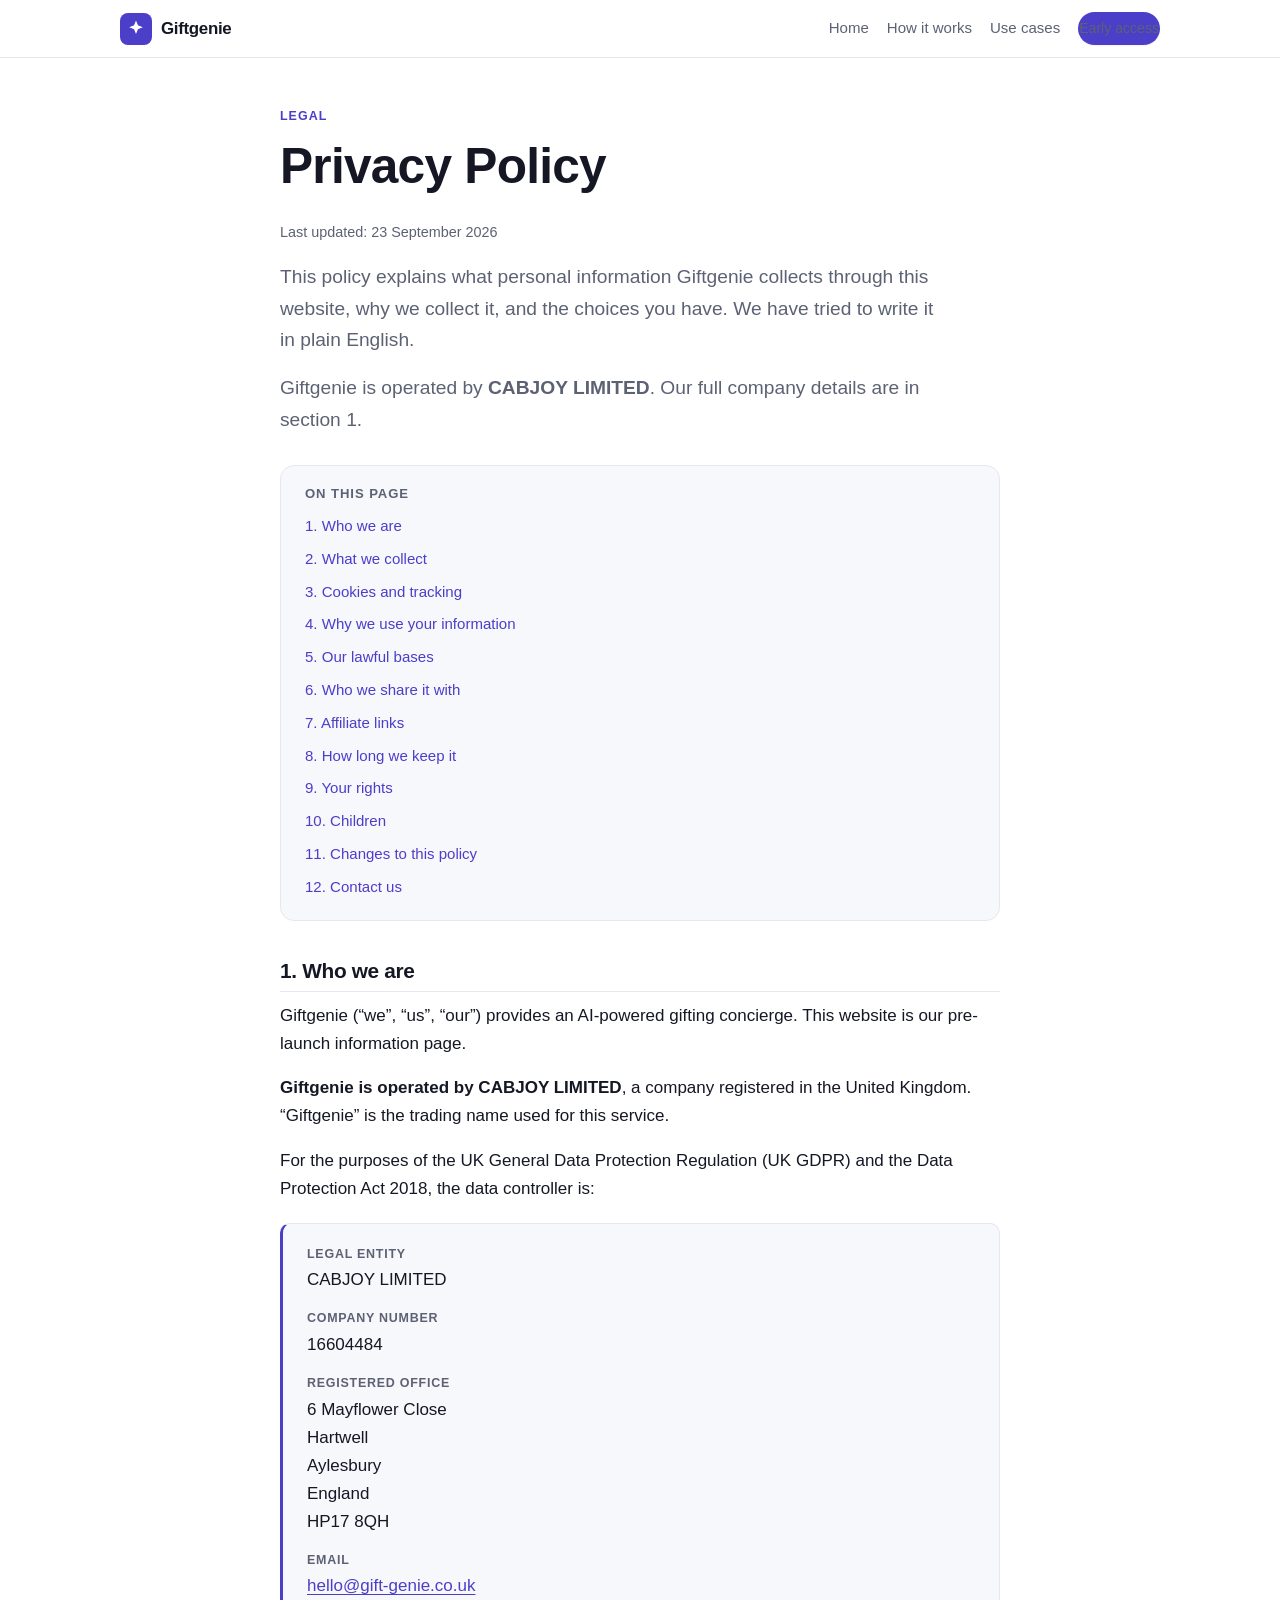
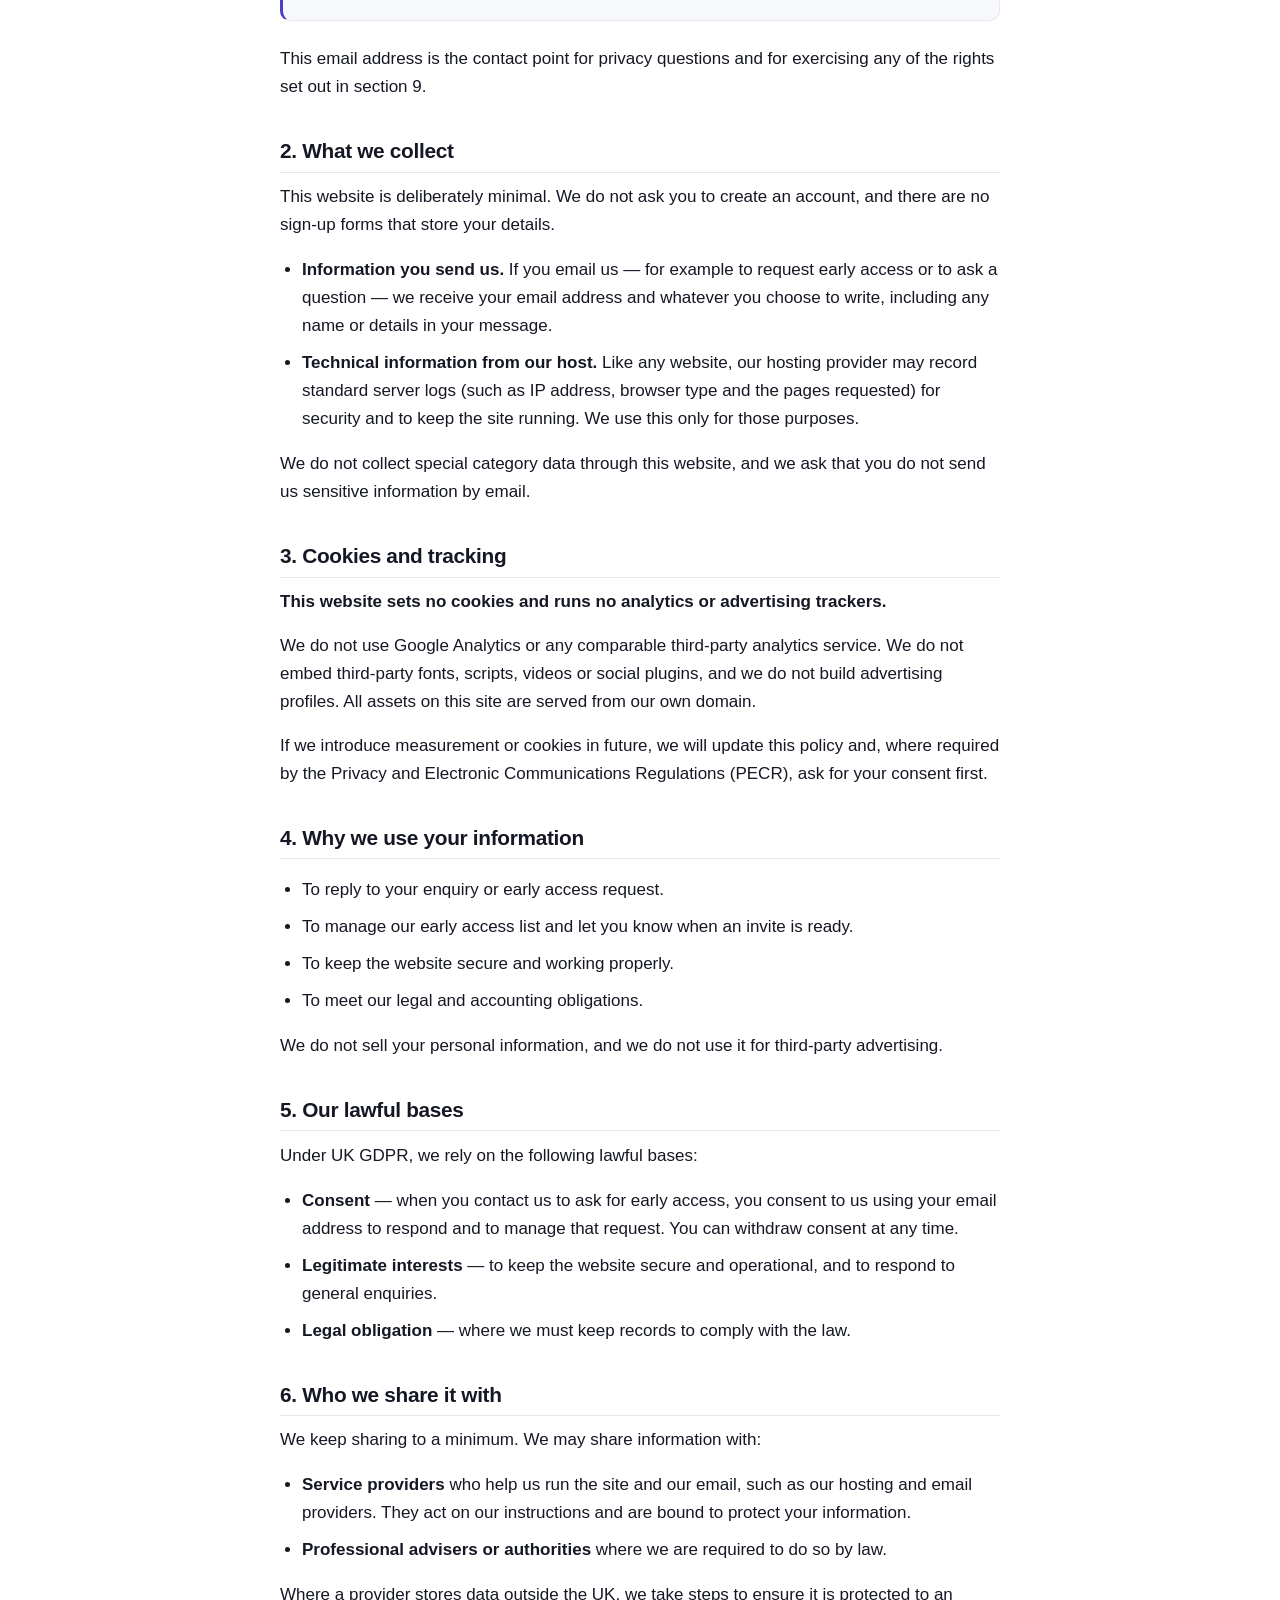
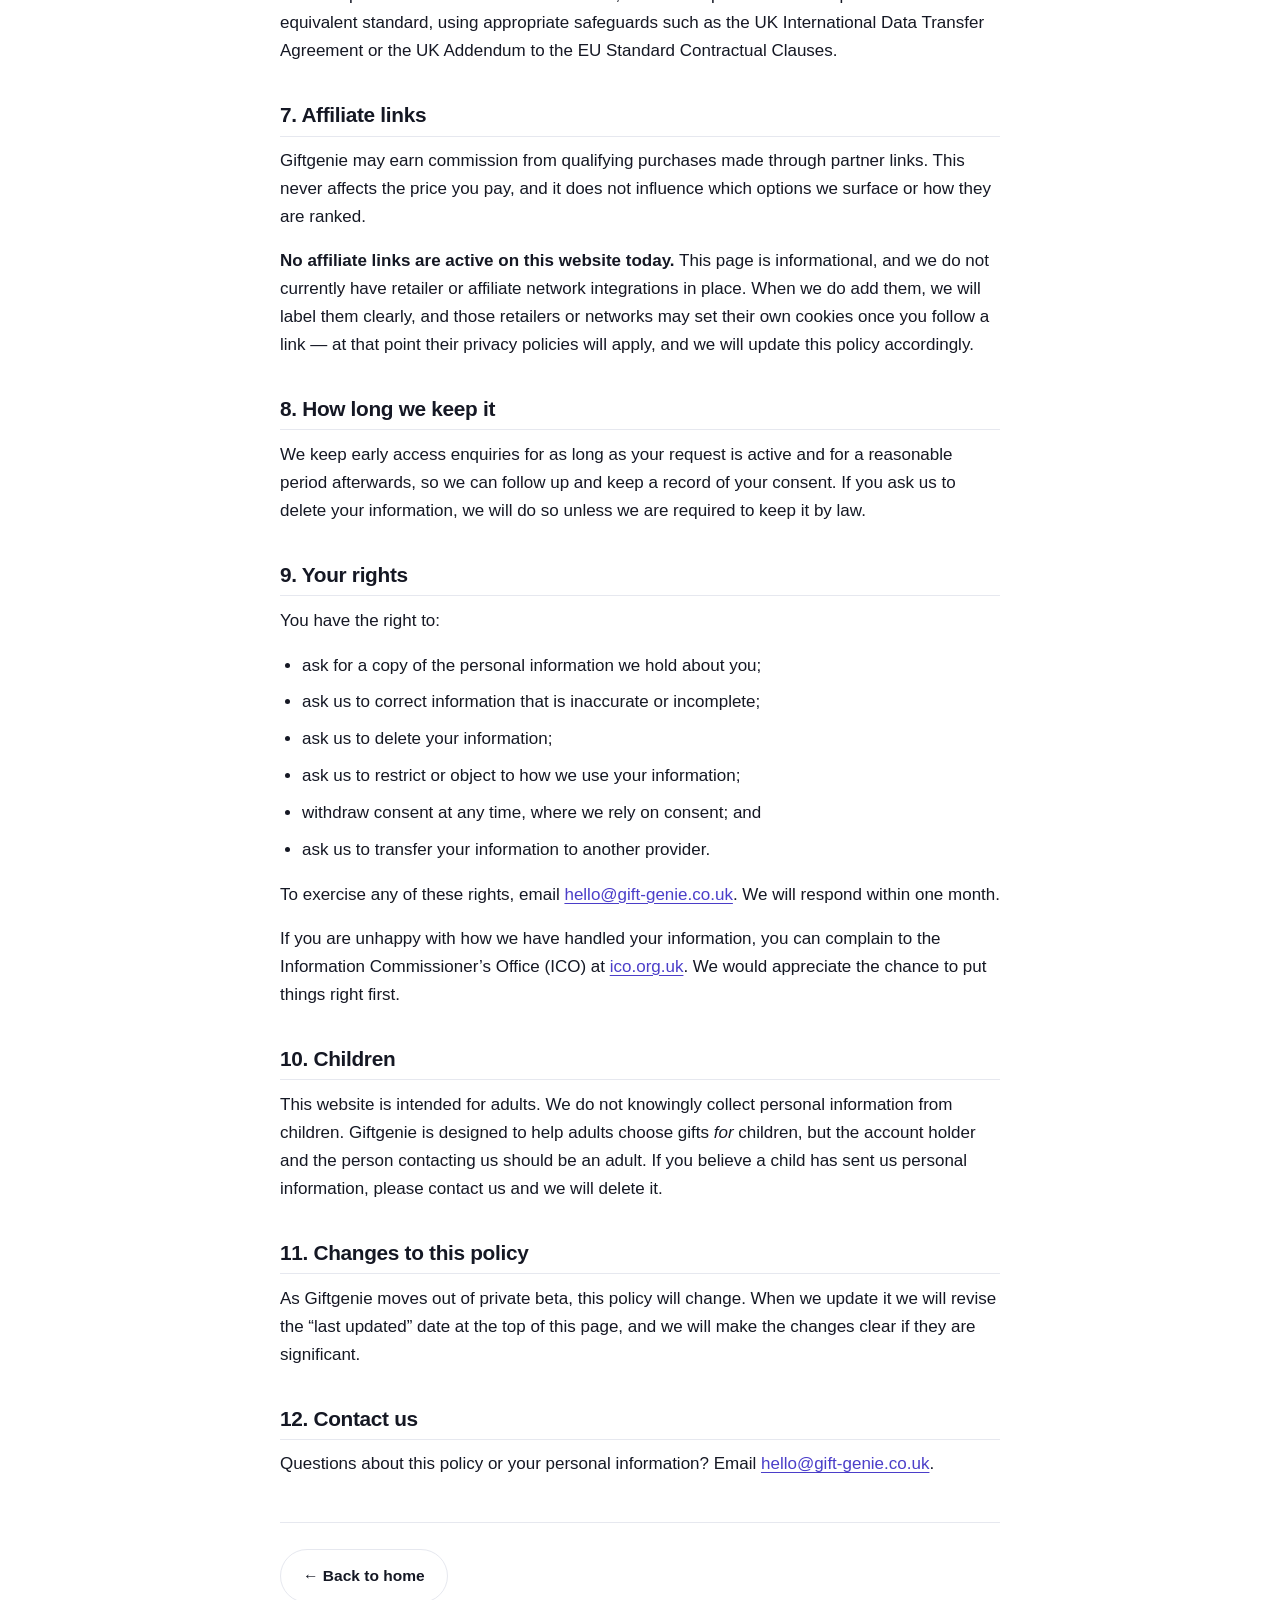
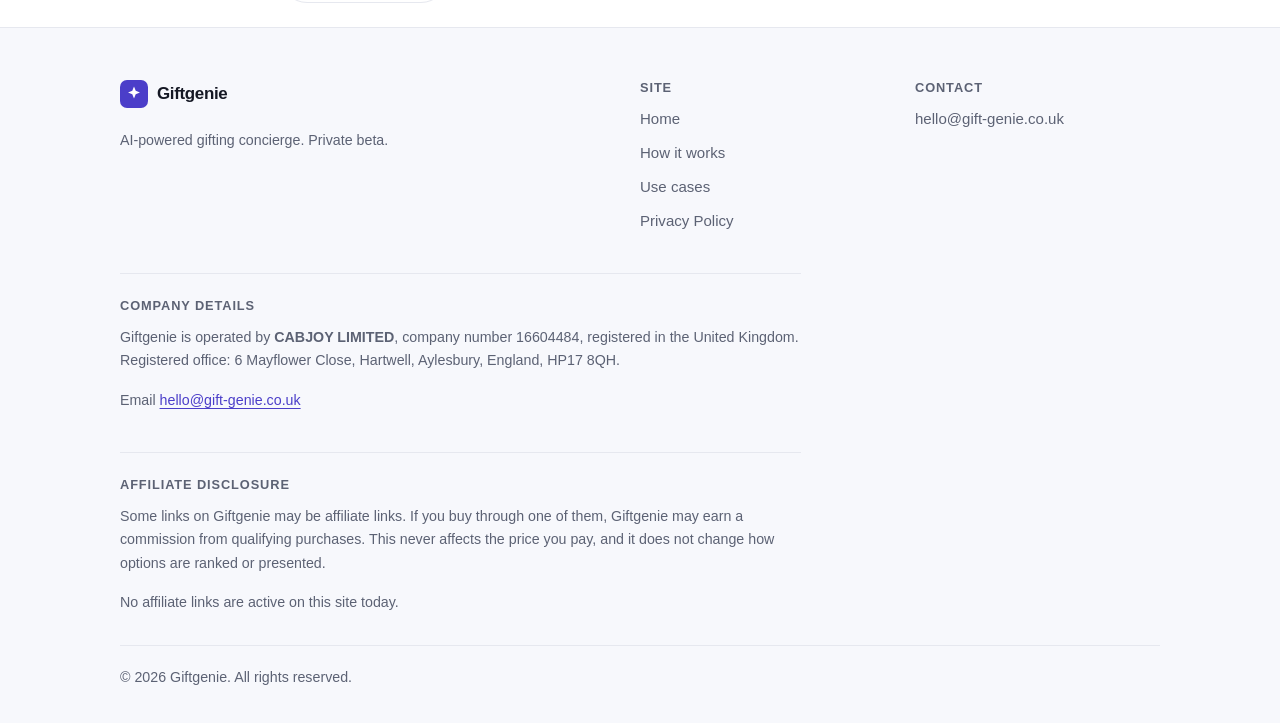
==== privacy.html @ 9bb3c3c4 "Initial commit: Giftgenie pre-launch site Static landing page and privacy policy for gift-genie.co.u" ====
<!doctype html>
<html lang="en-GB">
  <head>
    <meta charset="utf-8" />
    <meta name="viewport" content="width=device-width, initial-scale=1" />

    <title>Privacy Policy — Giftgenie</title>
    <meta
      name="description"
      content="How Giftgenie handles personal information, including cookies, analytics and affiliate links."
    />
    <link rel="canonical" href="https://gift-genie.co.uk/privacy.html" />
    <meta name="robots" content="index, follow" />
    <meta name="theme-color" content="#4b3ec9" />

    <link
      rel="icon"
      href="data:image/svg+xml,%3Csvg xmlns='http://www.w3.org/2000/svg' viewBox='0 0 32 32'%3E%3Crect width='32' height='32' rx='8' fill='%234b3ec9'/%3E%3Cpath d='M16 7.5l1.95 4.85L22.8 14.3l-4.85 1.95L16 21.1l-1.95-4.85L9.2 14.3l4.85-1.95z' fill='white'/%3E%3C/svg%3E"
    />
    <link rel="stylesheet" href="styles.css" />
  </head>

  <body>
    <a class="skip-link" href="#main">Skip to main content</a>

    <header class="site-header">
      <div class="container nav">
        <a class="brand" href="index.html" aria-label="Giftgenie home">
          <span class="brand-mark" aria-hidden="true">
            <svg viewBox="0 0 32 32" width="32" height="32" focusable="false">
              <rect width="32" height="32" rx="8" fill="var(--brand)" />
              <path
                d="M16 7.5l1.95 4.85L22.8 14.3l-4.85 1.95L16 21.1l-1.95-4.85L9.2 14.3l4.85-1.95z"
                fill="#fff"
              />
            </svg>
          </span>
          <span class="brand-name">Giftgenie</span>
        </a>

        <nav class="nav-links" aria-label="Main">
          <a href="index.html">Home</a>
          <a href="index.html#how-it-works">How it works</a>
          <a href="index.html#use-cases">Use cases</a>
          <a class="btn btn-small btn-primary" href="index.html#early-access"
            >Early access</a
          >
        </nav>
      </div>
    </header>

    <main id="main" class="legal">
      <div class="container narrow">
        <p class="eyebrow">Legal</p>
        <h1>Privacy Policy</h1>
        <p class="legal-meta">Last updated: 23 September 2026</p>

        <p class="lede">
          This policy explains what personal information Giftgenie collects
          through this website, why we collect it, and the choices you have. We
          have tried to write it in plain English.
        </p>

        <p class="lede">
          Giftgenie is operated by <strong>CABJOY LIMITED</strong>. Our
          full company details are in section 1.
        </p>

        <nav class="toc" aria-label="On this page">
          <h2>On this page</h2>
          <ul>
            <li><a href="#who-we-are">1. Who we are</a></li>
            <li><a href="#what-we-collect">2. What we collect</a></li>
            <li><a href="#cookies">3. Cookies and tracking</a></li>
            <li><a href="#why">4. Why we use your information</a></li>
            <li><a href="#lawful-basis">5. Our lawful bases</a></li>
            <li><a href="#sharing">6. Who we share it with</a></li>
            <li><a href="#affiliates">7. Affiliate links</a></li>
            <li><a href="#retention">8. How long we keep it</a></li>
            <li><a href="#rights">9. Your rights</a></li>
            <li><a href="#children">10. Children</a></li>
            <li><a href="#changes">11. Changes to this policy</a></li>
            <li><a href="#contact">12. Contact us</a></li>
          </ul>
        </nav>

        <section class="legal-section">
          <h2 id="who-we-are">1. Who we are</h2>
          <p>
            Giftgenie (&ldquo;we&rdquo;, &ldquo;us&rdquo;, &ldquo;our&rdquo;)
            provides an AI-powered gifting concierge. This website is our
            pre-launch information page.
          </p>
          <p>
            <strong>Giftgenie is operated by CABJOY LIMITED</strong>, a company
            registered in the United Kingdom. &ldquo;Giftgenie&rdquo; is the
            trading name used for this service.
          </p>
          <p>
            For the purposes of the UK General Data Protection Regulation (UK
            GDPR) and the Data Protection Act 2018, the data controller is:
          </p>

          <dl class="entity">
            <dt>Legal entity</dt>
            <dd>CABJOY LIMITED</dd>

            <dt>Company number</dt>
            <dd>16604484</dd>

            <dt>Registered office</dt>
            <dd>
              6 Mayflower Close<br />
              Hartwell<br />
              Aylesbury<br />
              England<br />
              HP17 8QH
            </dd>

            <dt>Email</dt>
            <dd>
              <a href="mailto:hello@gift-genie.co.uk">hello@gift-genie.co.uk</a>
            </dd>
          </dl>

          <p>
            This email address is the contact point for privacy questions and for
            exercising any of the rights set out in section 9.
          </p>
        </section>

        <section class="legal-section">
          <h2 id="what-we-collect">2. What we collect</h2>
          <p>
            This website is deliberately minimal. We do not ask you to create an
            account, and there are no sign-up forms that store your details.
          </p>
          <ul>
            <li>
              <strong>Information you send us.</strong> If you email us &mdash;
              for example to request early access or to ask a question &mdash; we
              receive your email address and whatever you choose to write,
              including any name or details in your message.
            </li>
            <li>
              <strong>Technical information from our host.</strong> Like any
              website, our hosting provider may record standard server logs (such
              as IP address, browser type and the pages requested) for security
              and to keep the site running. We use this only for those purposes.
            </li>
          </ul>
          <p>
            We do not collect special category data through this website, and we
            ask that you do not send us sensitive information by email.
          </p>
        </section>

        <section class="legal-section">
          <h2 id="cookies">3. Cookies and tracking</h2>
          <p>
            <strong
              >This website sets no cookies and runs no analytics or advertising
              trackers.</strong
            >
          </p>
          <p>
            We do not use Google Analytics or any comparable third-party
            analytics service. We do not embed third-party fonts, scripts, videos
            or social plugins, and we do not build advertising profiles. All
            assets on this site are served from our own domain.
          </p>
          <p>
            If we introduce measurement or cookies in future, we will update this
            policy and, where required by the Privacy and Electronic
            Communications Regulations (PECR), ask for your consent first.
          </p>
        </section>

        <section class="legal-section">
          <h2 id="why">4. Why we use your information</h2>
          <ul>
            <li>To reply to your enquiry or early access request.</li>
            <li>
              To manage our early access list and let you know when an invite is
              ready.
            </li>
            <li>To keep the website secure and working properly.</li>
            <li>To meet our legal and accounting obligations.</li>
          </ul>
          <p>
            We do not sell your personal information, and we do not use it for
            third-party advertising.
          </p>
        </section>

        <section class="legal-section">
          <h2 id="lawful-basis">5. Our lawful bases</h2>
          <p>Under UK GDPR, we rely on the following lawful bases:</p>
          <ul>
            <li>
              <strong>Consent</strong> &mdash; when you contact us to ask for
              early access, you consent to us using your email address to respond
              and to manage that request. You can withdraw consent at any time.
            </li>
            <li>
              <strong>Legitimate interests</strong> &mdash; to keep the website
              secure and operational, and to respond to general enquiries.
            </li>
            <li>
              <strong>Legal obligation</strong> &mdash; where we must keep
              records to comply with the law.
            </li>
          </ul>
        </section>

        <section class="legal-section">
          <h2 id="sharing">6. Who we share it with</h2>
          <p>
            We keep sharing to a minimum. We may share information with:
          </p>
          <ul>
            <li>
              <strong>Service providers</strong> who help us run the site and our
              email, such as our hosting and email providers. They act on our
              instructions and are bound to protect your information.
            </li>
            <li>
              <strong>Professional advisers or authorities</strong> where we are
              required to do so by law.
            </li>
          </ul>
          <p>
            Where a provider stores data outside the UK, we take steps to ensure
            it is protected to an equivalent standard, using appropriate
            safeguards such as the UK International Data Transfer Agreement or
            the UK Addendum to the EU Standard Contractual Clauses.
          </p>
        </section>

        <section class="legal-section">
          <h2 id="affiliates">7. Affiliate links</h2>
          <p>
            Giftgenie may earn commission from qualifying purchases made through
            partner links. This never affects the price you pay, and it does not
            influence which options we surface or how they are ranked.
          </p>
          <p>
            <strong>No affiliate links are active on this website today.</strong>
            This page is informational, and we do not currently have retailer or
            affiliate network integrations in place. When we do add them, we will
            label them clearly, and those retailers or networks may set their own
            cookies once you follow a link &mdash; at that point their privacy
            policies will apply, and we will update this policy accordingly.
          </p>
        </section>

        <section class="legal-section">
          <h2 id="retention">8. How long we keep it</h2>
          <p>
            We keep early access enquiries for as long as your request is active
            and for a reasonable period afterwards, so we can follow up and keep
            a record of your consent. If you ask us to delete your information,
            we will do so unless we are required to keep it by law.
          </p>
        </section>

        <section class="legal-section">
          <h2 id="rights">9. Your rights</h2>
          <p>You have the right to:</p>
          <ul>
            <li>ask for a copy of the personal information we hold about you;</li>
            <li>ask us to correct information that is inaccurate or incomplete;</li>
            <li>ask us to delete your information;</li>
            <li>ask us to restrict or object to how we use your information;</li>
            <li>withdraw consent at any time, where we rely on consent; and</li>
            <li>ask us to transfer your information to another provider.</li>
          </ul>
          <p>
            To exercise any of these rights, email
            <a href="mailto:hello@gift-genie.co.uk">hello@gift-genie.co.uk</a>.
            We will respond within one month.
          </p>
          <p>
            If you are unhappy with how we have handled your information, you can
            complain to the Information Commissioner&rsquo;s Office (ICO) at
            <a href="https://ico.org.uk/" rel="noopener noreferrer"
              >ico.org.uk</a
            >. We would appreciate the chance to put things right first.
          </p>
        </section>

        <section class="legal-section">
          <h2 id="children">10. Children</h2>
          <p>
            This website is intended for adults. We do not knowingly collect
            personal information from children. Giftgenie is designed to help
            adults choose gifts <em>for</em> children, but the account holder and
            the person contacting us should be an adult. If you believe a child
            has sent us personal information, please contact us and we will
            delete it.
          </p>
        </section>

        <section class="legal-section">
          <h2 id="changes">11. Changes to this policy</h2>
          <p>
            As Giftgenie moves out of private beta, this policy will change. When
            we update it we will revise the &ldquo;last updated&rdquo; date at
            the top of this page, and we will make the changes clear if they are
            significant.
          </p>
        </section>

        <section class="legal-section">
          <h2 id="contact">12. Contact us</h2>
          <p>
            Questions about this policy or your personal information? Email
            <a href="mailto:hello@gift-genie.co.uk">hello@gift-genie.co.uk</a>.
          </p>
        </section>

        <p class="legal-back">
          <a class="btn btn-ghost" href="index.html">&larr; Back to home</a>
        </p>
      </div>
    </main>

    <footer class="site-footer">
      <div class="container">
        <div class="footer-grid">
          <div>
            <a class="brand" href="index.html" aria-label="Giftgenie home">
              <span class="brand-mark" aria-hidden="true">
                <svg viewBox="0 0 32 32" width="28" height="28" focusable="false">
                  <rect width="32" height="32" rx="8" fill="var(--brand)" />
                  <path
                    d="M16 7.5l1.95 4.85L22.8 14.3l-4.85 1.95L16 21.1l-1.95-4.85L9.2 14.3l4.85-1.95z"
                    fill="#fff"
                  />
                </svg>
              </span>
              <span class="brand-name">Giftgenie</span>
            </a>
            <p class="small muted footer-blurb">
              AI-powered gifting concierge. Private beta.
            </p>
          </div>

          <nav aria-label="Footer">
            <h2 class="footer-heading">Site</h2>
            <ul class="footer-links">
              <li><a href="index.html">Home</a></li>
              <li><a href="index.html#how-it-works">How it works</a></li>
              <li><a href="index.html#use-cases">Use cases</a></li>
              <li><a href="privacy.html">Privacy Policy</a></li>
            </ul>
          </nav>

          <div>
            <h2 class="footer-heading">Contact</h2>
            <ul class="footer-links">
              <li>
                <a href="mailto:hello@gift-genie.co.uk">hello@gift-genie.co.uk</a>
              </li>
            </ul>
          </div>
        </div>

        <!-- Operator identification: the full legal details live here too, so a
             reviewer never has to leave the privacy page to verify the entity. -->
        <div class="company">
          <h2 class="footer-heading">Company details</h2>
          <p class="small muted">
            Giftgenie is operated by <strong>CABJOY LIMITED</strong>, company
            number 16604484, registered in the United Kingdom. Registered
            office: 6 Mayflower Close, Hartwell, Aylesbury, England, HP17 8QH.
          </p>
          <p class="small muted">
            Email
            <a href="mailto:hello@gift-genie.co.uk">hello@gift-genie.co.uk</a>
          </p>
        </div>

        <div class="disclosure">
          <h2 class="footer-heading">Affiliate disclosure</h2>
          <p class="small muted">
            Some links on Giftgenie may be affiliate links. If you buy through one
            of them, Giftgenie may earn a commission from qualifying purchases.
            This never affects the price you pay, and it does not change how
            options are ranked or presented.
          </p>
          <p class="small muted">
            No affiliate links are active on this site today.
          </p>
        </div>

        <p class="small muted copyright">
          &copy; <span id="year">2026</span> Giftgenie. All rights reserved.
        </p>
      </div>
    </footer>

    <script>
      document.getElementById("year").textContent = new Date().getFullYear();
    </script>
  </body>
</html>
---- styles.css ----
/* ==========================================================================
   Giftgenie — pre-launch site styles

   Deliberately dependency-free: no external fonts, no CDN, no framework.
   System fonts and inline SVG keep the page fast and mean the site makes no
   third-party requests at all, which is what the Privacy Policy claims.
   ========================================================================== */

:root {
  --brand: #4b3ec9;
  --brand-dark: #36299c;
  --brand-soft: #eeebfd;
  --accent: #d4552b;
  --ink: #151824;
  --muted: #5c6274;
  --line: #e6e8ef;
  --bg: #ffffff;
  --bg-soft: #f7f8fc;
  --radius: 14px;
  --radius-sm: 10px;
  --shadow-sm: 0 1px 2px rgba(21, 24, 36, 0.05);
  --shadow: 0 8px 24px rgba(21, 24, 36, 0.07);
  --maxw: 1080px;
  --font: -apple-system, BlinkMacSystemFont, "Segoe UI", Roboto, "Helvetica Neue",
    Arial, "Noto Sans", sans-serif;
}

*,
*::before,
*::after {
  box-sizing: border-box;
}

html {
  -webkit-text-size-adjust: 100%;
  scroll-behavior: smooth;
}

body {
  margin: 0;
  font-family: var(--font);
  font-size: 17px;
  line-height: 1.65;
  color: var(--ink);
  background: var(--bg);
  -webkit-font-smoothing: antialiased;
}

h1,
h2,
h3 {
  line-height: 1.2;
  letter-spacing: -0.015em;
  margin: 0 0 0.5em;
}

h1 {
  font-size: clamp(2rem, 5.2vw, 3.1rem);
}
h2 {
  font-size: clamp(1.5rem, 3.4vw, 2rem);
}
h3 {
  font-size: 1.09rem;
}

p {
  margin: 0 0 1rem;
}

a {
  color: var(--brand);
  text-underline-offset: 3px;
}

a:hover {
  color: var(--brand-dark);
}

:focus-visible {
  outline: 3px solid var(--brand);
  outline-offset: 2px;
  border-radius: 4px;
}

.container {
  width: 100%;
  max-width: var(--maxw);
  margin: 0 auto;
  padding: 0 20px;
}

.container.narrow {
  max-width: 760px;
}

.small {
  font-size: 0.89rem;
}
.muted {
  color: var(--muted);
}

/* --- skip link ----------------------------------------------------------- */

.skip-link {
  position: absolute;
  left: -9999px;
  top: 0;
  background: var(--brand);
  color: #fff;
  padding: 10px 16px;
  z-index: 100;
  border-radius: 0 0 var(--radius-sm) 0;
}

.skip-link:focus {
  left: 0;
  color: #fff;
}

/* --- header -------------------------------------------------------------- */

.site-header {
  position: sticky;
  top: 0;
  z-index: 20;
  background: rgba(255, 255, 255, 0.92);
  backdrop-filter: saturate(160%) blur(8px);
  border-bottom: 1px solid var(--line);
}

.nav {
  display: flex;
  flex-wrap: wrap;
  align-items: center;
  justify-content: space-between;
  gap: 10px 16px;
  padding-top: 12px;
  padding-bottom: 12px;
}

.brand {
  display: inline-flex;
  align-items: center;
  gap: 9px;
  text-decoration: none;
  color: var(--ink);
  font-weight: 700;
  font-size: 1.06rem;
  letter-spacing: -0.02em;
}

.brand-mark {
  display: inline-flex;
  flex: 0 0 auto;
  border-radius: 8px;
}

.nav-links {
  display: flex;
  flex-wrap: wrap;
  align-items: center;
  gap: 4px 18px;
  font-size: 0.94rem;
}

.nav-links a {
  text-decoration: none;
  color: var(--muted);
  font-weight: 500;
  padding: 4px 0;
}

.nav-links a:hover {
  color: var(--ink);
}

/* --- buttons ------------------------------------------------------------- */

.btn {
  display: inline-flex;
  align-items: center;
  justify-content: center;
  gap: 8px;
  padding: 13px 22px;
  border-radius: 999px;
  font-weight: 600;
  font-size: 0.97rem;
  text-decoration: none;
  border: 1px solid transparent;
  transition: background-color 0.15s ease, border-color 0.15s ease,
    transform 0.15s ease;
  white-space: nowrap;
}

.btn-primary {
  background: var(--brand);
  color: #fff;
  box-shadow: var(--shadow-sm);
}

.btn-primary:hover {
  background: var(--brand-dark);
  color: #fff;
}

.btn-ghost {
  background: #fff;
  color: var(--ink);
  border-color: var(--line);
}

.btn-ghost:hover {
  border-color: #c9cddb;
  color: var(--ink);
}

.btn-small {
  padding: 8px 15px;
  font-size: 0.88rem;
}

/* The nav CTA is already inside a link list of its own; keep it tidy. */
.nav-links .btn {
  text-decoration: none;
}

/* --- hero ---------------------------------------------------------------- */

.hero {
  padding: 64px 0 56px;
  background:
    radial-gradient(
      1100px 420px at 12% -8%,
      var(--brand-soft) 0%,
      rgba(238, 235, 253, 0) 62%
    ),
    var(--bg);
  border-bottom: 1px solid var(--line);
}

.hero-inner {
  max-width: 780px;
}

.pill {
  display: inline-flex;
  align-items: center;
  gap: 8px;
  margin: 0 0 20px;
  padding: 6px 14px 6px 11px;
  border-radius: 999px;
  background: #fff;
  border: 1px solid var(--line);
  font-size: 0.83rem;
  font-weight: 600;
  color: var(--muted);
  box-shadow: var(--shadow-sm);
}

.pill .dot {
  width: 7px;
  height: 7px;
  border-radius: 50%;
  background: #17a673;
  box-shadow: 0 0 0 3px rgba(23, 166, 115, 0.15);
}

.lede {
  font-size: clamp(1.06rem, 2.1vw, 1.2rem);
  color: var(--muted);
  max-width: 62ch;
}

.cta-row {
  display: flex;
  flex-wrap: wrap;
  gap: 12px;
  margin: 26px 0 0;
}

.cta-row-center {
  justify-content: center;
}

.hero-note {
  margin: 26px 0 0;
  padding-top: 18px;
  border-top: 1px solid var(--line);
  font-size: 0.9rem;
  color: var(--muted);
  max-width: 62ch;
}

/* --- sections ------------------------------------------------------------ */

.section {
  padding: 64px 0;
}

.section-soft {
  background: var(--bg-soft);
  border-top: 1px solid var(--line);
  border-bottom: 1px solid var(--line);
}

.section-head {
  max-width: 660px;
  margin-bottom: 36px;
}

.section-sub {
  color: var(--muted);
  margin: 0;
}

/* --- cards --------------------------------------------------------------- */

.card {
  background: #fff;
  border: 1px solid var(--line);
  border-radius: var(--radius);
  padding: 24px;
  box-shadow: var(--shadow-sm);
}

.card h3 {
  margin-bottom: 0.4em;
}

.card p:last-child {
  margin-bottom: 0;
}

.card p {
  color: var(--muted);
  font-size: 0.96rem;
}

.grid {
  display: grid;
  gap: 18px;
  margin: 0;
  padding: 0;
  list-style: none;
}

.grid-3 {
  grid-template-columns: 1fr;
}

.grid-4 {
  grid-template-columns: 1fr;
}

/* --- steps --------------------------------------------------------------- */

.steps {
  display: grid;
  grid-template-columns: 1fr;
  gap: 18px;
  margin: 0;
  padding: 0;
  list-style: none;
  counter-reset: step;
}

.step {
  position: relative;
}

.step-num {
  display: inline-flex;
  align-items: center;
  justify-content: center;
  width: 30px;
  height: 30px;
  border-radius: 50%;
  background: var(--brand-soft);
  color: var(--brand-dark);
  font-weight: 700;
  font-size: 0.9rem;
  margin-bottom: 14px;
}

/* --- use-case icons ------------------------------------------------------ */

.icon {
  display: inline-flex;
  align-items: center;
  justify-content: center;
  width: 42px;
  height: 42px;
  border-radius: 11px;
  background: var(--brand-soft);
  color: var(--brand-dark);
  margin-bottom: 14px;
}

/* --- callout ------------------------------------------------------------- */

.callout {
  display: flex;
  flex-wrap: wrap;
  align-items: center;
  gap: 12px;
  padding: 14px 18px;
  margin-bottom: 28px;
  border-radius: var(--radius-sm);
  border: 1px dashed #cfc9f2;
  background: var(--brand-soft);
}

.callout p {
  margin: 0;
  font-size: 0.93rem;
  color: var(--brand-dark);
}

.callout-tag {
  flex: 0 0 auto;
  padding: 3px 11px;
  border-radius: 999px;
  background: var(--brand);
  color: #fff;
  font-size: 0.76rem;
  font-weight: 700;
  text-transform: uppercase;
  letter-spacing: 0.05em;
}

/* --- early access panel -------------------------------------------------- */

.cta-panel {
  text-align: center;
  padding: 40px 26px;
  border-radius: 18px;
  border: 1px solid var(--line);
  background: var(--bg-soft);
}

.cta-panel p {
  color: var(--muted);
  max-width: 52ch;
  margin-left: auto;
  margin-right: auto;
}

/* --- footer -------------------------------------------------------------- */

.site-footer {
  border-top: 1px solid var(--line);
  background: var(--bg-soft);
  padding: 52px 0 34px;
}

.footer-grid {
  display: grid;
  grid-template-columns: 1fr;
  gap: 30px;
}

.footer-blurb {
  margin: 12px 0 0;
  max-width: 34ch;
}

.footer-heading {
  font-size: 0.8rem;
  text-transform: uppercase;
  letter-spacing: 0.07em;
  color: var(--muted);
  margin: 0 0 12px;
}

.footer-links {
  list-style: none;
  margin: 0;
  padding: 0;
  display: grid;
  gap: 9px;
  font-size: 0.94rem;
}

.footer-links a {
  text-decoration: none;
  color: var(--muted);
}

.footer-links a:hover {
  color: var(--ink);
  text-decoration: underline;
}

.disclosure {
  margin-top: 40px;
  padding-top: 24px;
  border-top: 1px solid var(--line);
  max-width: 72ch;
}

/* Operator identification. Privacy page only: by design the landing page
   carries no company name, address or phone number, so this block must not be
   reused there. It is deliberately plain: present for credibility and legal
   completeness, not to draw the eye. */
.company {
  margin-top: 40px;
  padding-top: 24px;
  border-top: 1px solid var(--line);
  max-width: 72ch;
}

.company p:last-child {
  margin-bottom: 0;
}

/* Structured entity details on the privacy page. */
.entity {
  margin: 1.25rem 0 1.5rem;
  padding: 20px 24px;
  border: 1px solid var(--line);
  border-left: 3px solid var(--brand);
  border-radius: var(--radius-sm);
  background: var(--bg-soft);
}

.entity dt {
  font-size: 0.78rem;
  font-weight: 700;
  text-transform: uppercase;
  letter-spacing: 0.06em;
  color: var(--muted);
}

.entity dd {
  margin: 2px 0 14px;
}

.entity dd:last-child {
  margin-bottom: 0;
}

.disclosure p:last-child {
  margin-bottom: 0;
}

.copyright {
  margin: 30px 0 0;
  padding-top: 20px;
  border-top: 1px solid var(--line);
}

/* Minimal legal identification on the landing page: entity name only. The
   registered office, VAT number and phone number stay on the privacy page, so
   this line must never grow into a full address block. */
.legal-line {
  margin: 30px 0 0;
  padding-top: 20px;
  border-top: 1px solid var(--line);
}

/* When the legal line is present it owns the divider, so the copyright below it
   drops its own rule and tucks in close. */
.legal-line + .copyright {
  margin-top: 6px;
  padding-top: 0;
  border-top: 0;
}

/* --- legal (privacy) page ------------------------------------------------ */

.legal {
  padding: 48px 0 24px;
}

.eyebrow {
  text-transform: uppercase;
  letter-spacing: 0.08em;
  font-size: 0.78rem;
  font-weight: 700;
  color: var(--brand);
  margin: 0 0 10px;
}

.legal-meta {
  color: var(--muted);
  font-size: 0.9rem;
}

.toc {
  margin: 30px 0 12px;
  padding: 20px 24px;
  border: 1px solid var(--line);
  border-radius: var(--radius);
  background: var(--bg-soft);
}

.toc h2 {
  font-size: 0.82rem;
  text-transform: uppercase;
  letter-spacing: 0.07em;
  color: var(--muted);
  margin-bottom: 12px;
}

.toc ul {
  margin: 0;
  padding: 0;
  list-style: none;
  display: grid;
  gap: 8px;
  font-size: 0.94rem;
}

.toc a {
  text-decoration: none;
}

.toc a:hover {
  text-decoration: underline;
}

.legal-section {
  margin-top: 38px;
  scroll-margin-top: 90px;
}

.legal-section h2 {
  font-size: 1.3rem;
  padding-bottom: 0.35em;
  border-bottom: 1px solid var(--line);
}

.legal-section ul {
  padding-left: 22px;
}

.legal-section li {
  margin-bottom: 0.55rem;
}

.legal-back {
  margin: 44px 0 0;
  padding-top: 26px;
  border-top: 1px solid var(--line);
}

/* --- 404 ----------------------------------------------------------------- */

.center-page {
  min-height: 62vh;
  display: flex;
  align-items: center;
  justify-content: center;
  text-align: center;
  padding: 60px 20px;
}

/* --- responsive ---------------------------------------------------------- */

@media (min-width: 640px) {
  .grid-3 {
    grid-template-columns: repeat(3, 1fr);
  }
  .grid-4 {
    grid-template-columns: repeat(2, 1fr);
  }
  .steps {
    grid-template-columns: repeat(3, 1fr);
  }
  .footer-grid {
    grid-template-columns: 2fr 1fr 1fr;
  }
}

@media (min-width: 900px) {
  .grid-4 {
    grid-template-columns: repeat(4, 1fr);
  }
  .hero {
    padding: 88px 0 76px;
  }
  .section {
    padding: 80px 0;
  }
}

/* Keep the header to one tidy row on small screens by hiding the in-page
   links. The footer carries the same links, so nothing is unreachable. */
@media (max-width: 560px) {
  .nav-links a:not(.btn) {
    display: none;
  }
  .nav-links {
    margin-left: auto;
  }
}

@media (prefers-reduced-motion: reduce) {
  html {
    scroll-behavior: auto;
  }
  .btn {
    transition: none;
  }
}
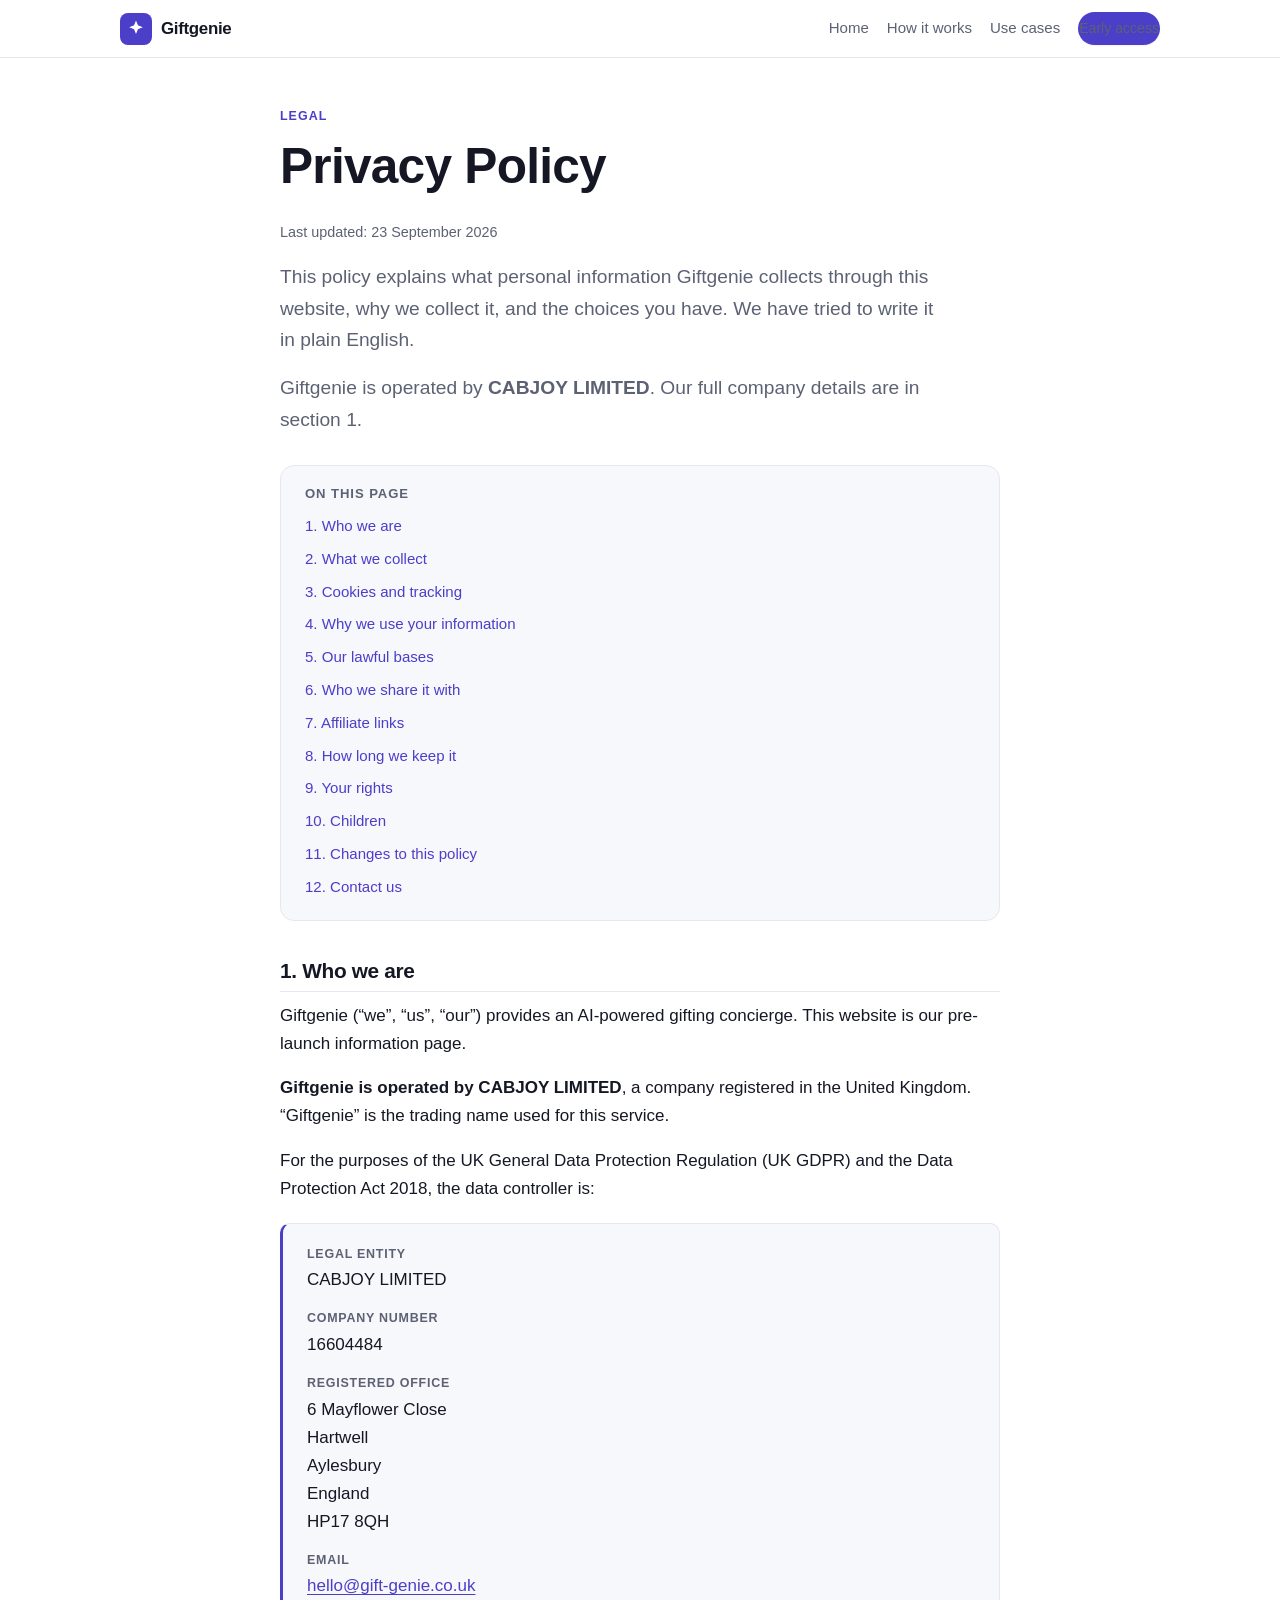
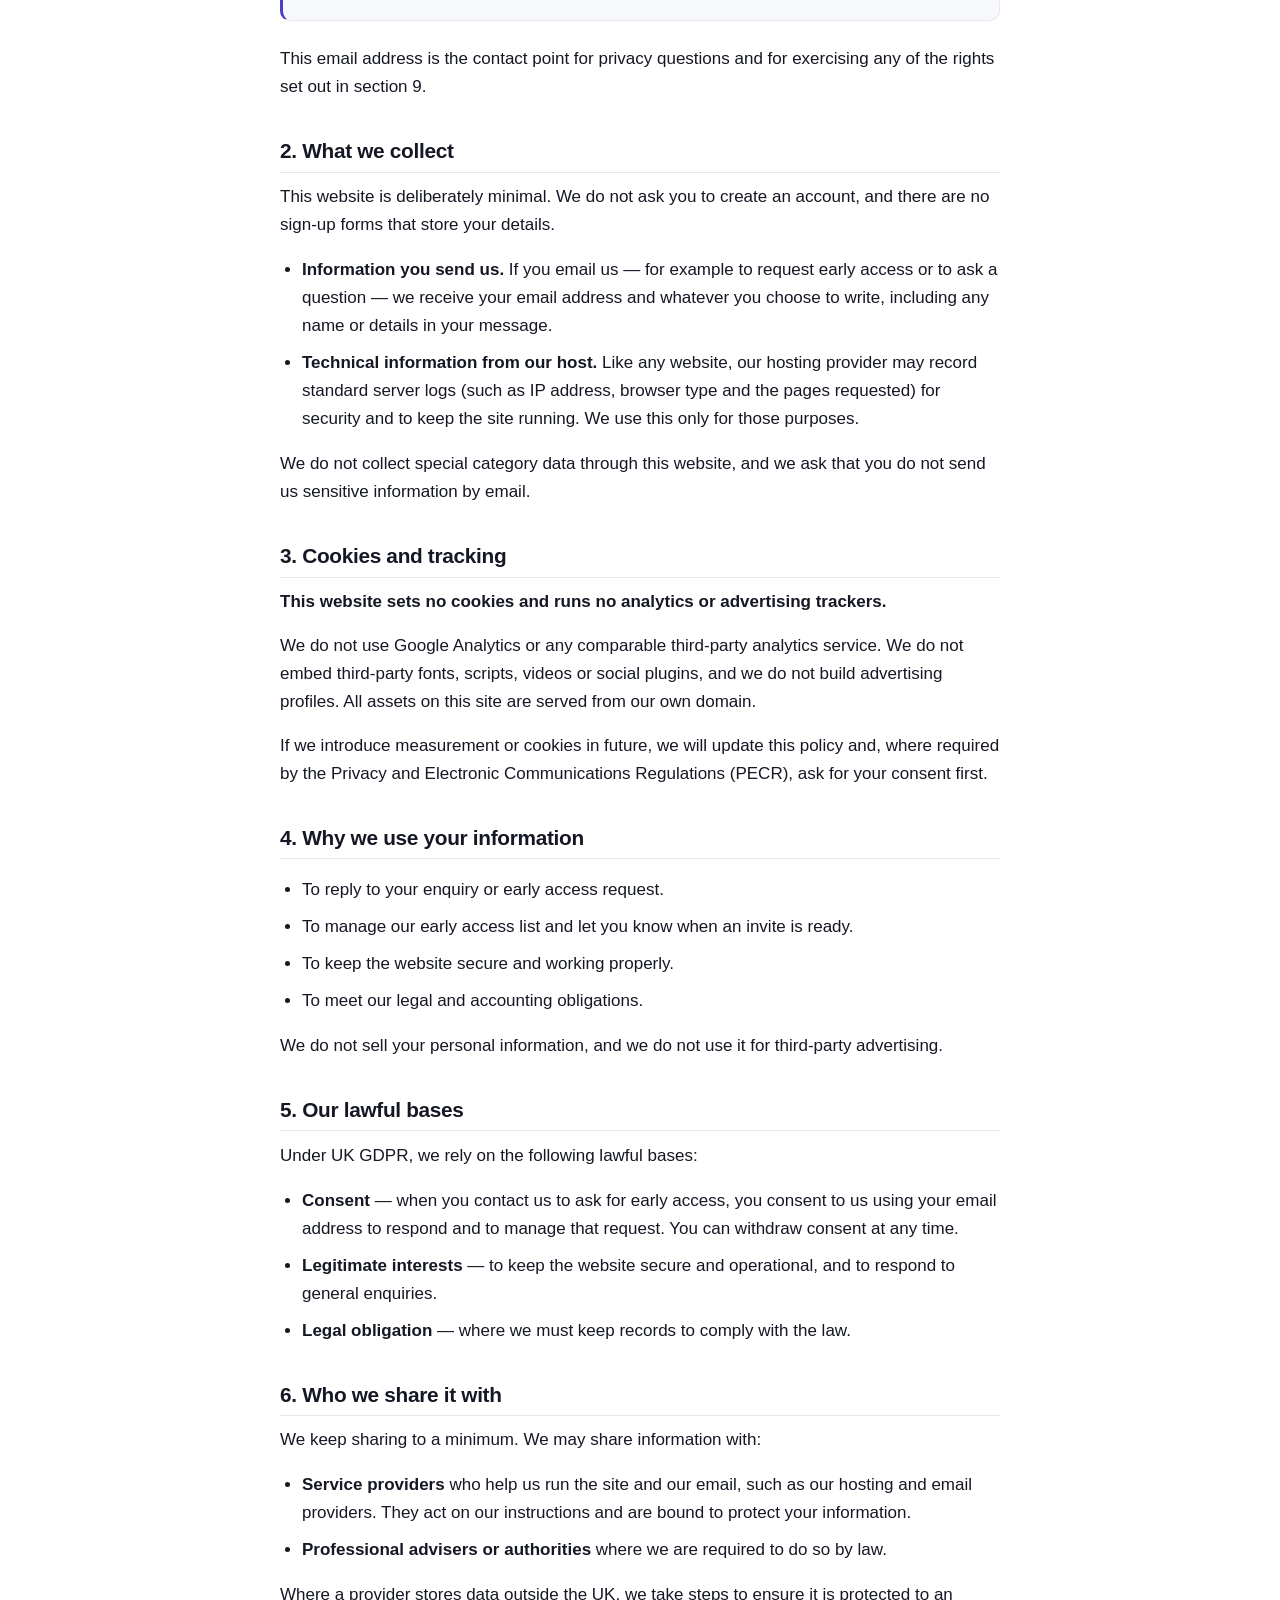
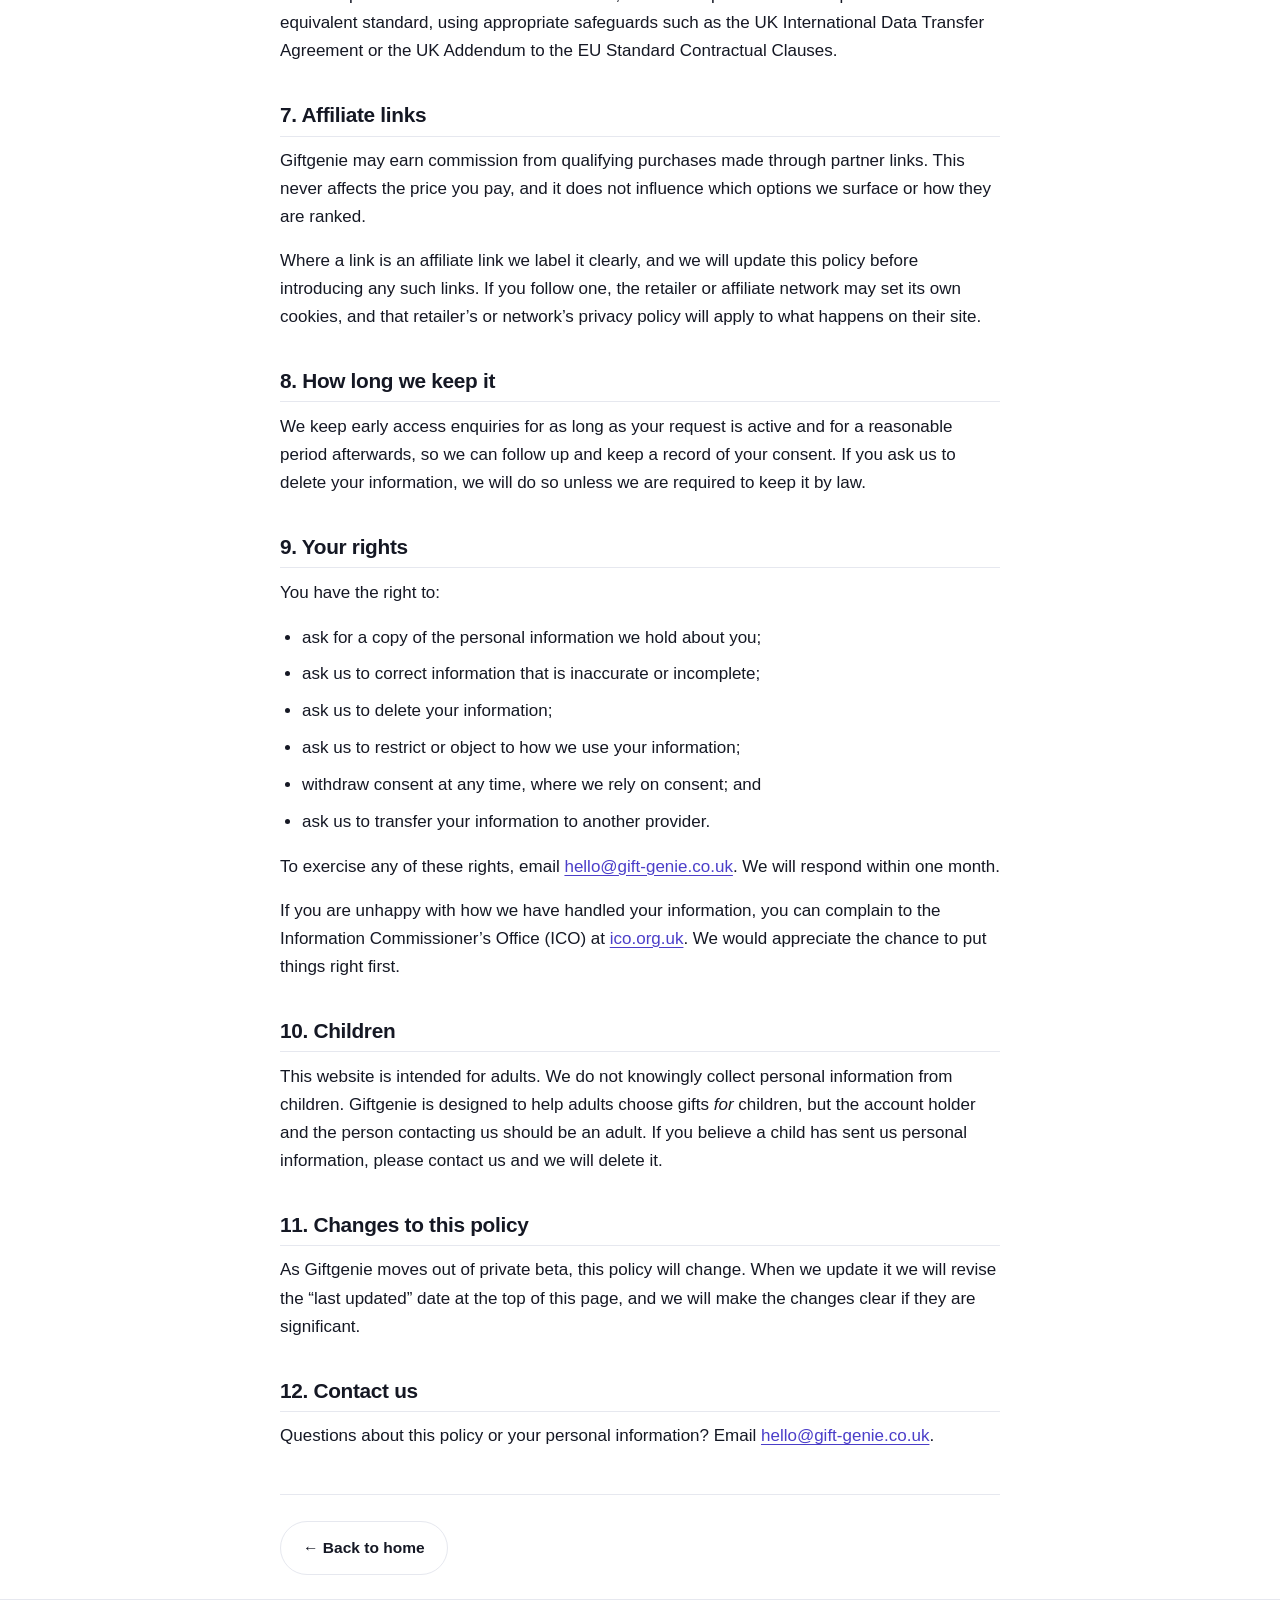
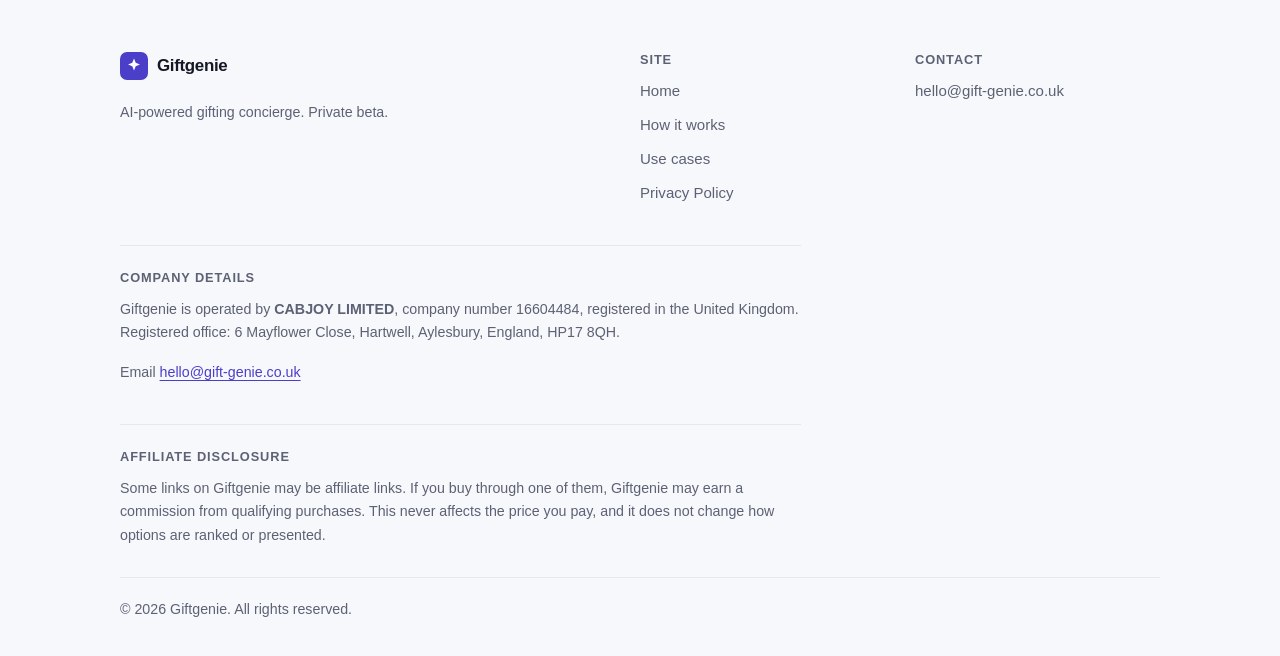
==== commit fc7b3277: "﻿Reposition beta messaging for affiliate/advertiser review Reframe the public copy so the site reads" ====
--- a/privacy.html
+++ b/privacy.html
@@ -245,12 +245,11 @@
             influence which options we surface or how they are ranked.
           </p>
           <p>
-            <strong>No affiliate links are active on this website today.</strong>
-            This page is informational, and we do not currently have retailer or
-            affiliate network integrations in place. When we do add them, we will
-            label them clearly, and those retailers or networks may set their own
-            cookies once you follow a link &mdash; at that point their privacy
-            policies will apply, and we will update this policy accordingly.
+            Where a link is an affiliate link we label it clearly, and we will
+            update this policy before introducing any such links. If you follow
+            one, the retailer or affiliate network may set its own cookies, and
+            that retailer&rsquo;s or network&rsquo;s privacy policy will apply to
+            what happens on their site.
           </p>
         </section>
 
@@ -389,9 +388,6 @@
             This never affects the price you pay, and it does not change how
             options are ranked or presented.
           </p>
-          <p class="small muted">
-            No affiliate links are active on this site today.
-          </p>
         </div>
 
         <p class="small muted copyright">
